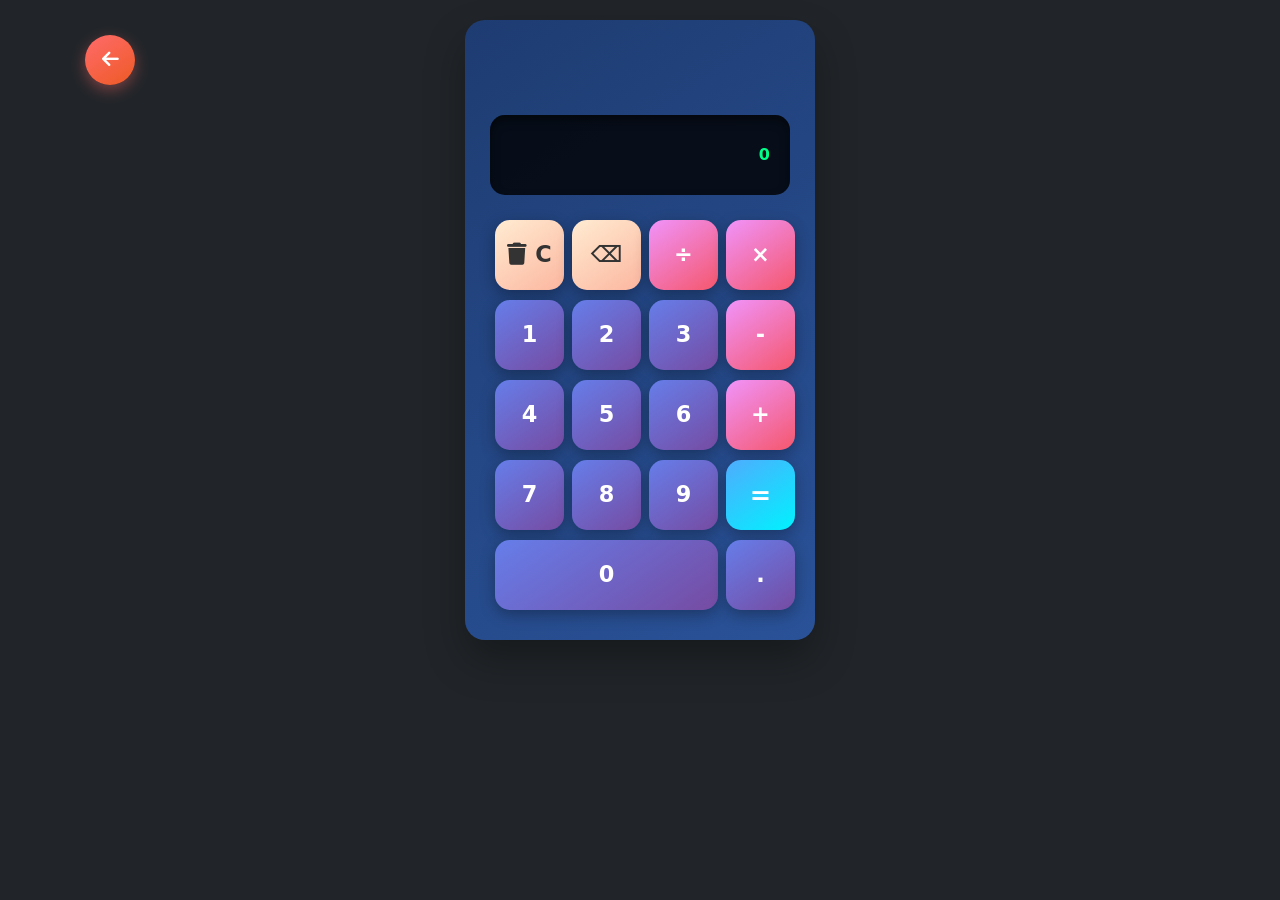
==== calculadora.html @ 548c6df9 "Incluir menu hamburguesa con calculadora y caledario" ====
<!DOCTYPE html>
<html lang="es">
<head>
    <meta charset="UTF-8">
    <meta name="viewport" content="width=device-width, initial-scale=1.0">
    <link href="https://cdn.jsdelivr.net/npm/bootstrap@5.3.0/dist/css/bootstrap.min.css" rel="stylesheet">
    <link href="https://cdnjs.cloudflare.com/ajax/libs/font-awesome/6.4.0/css/all.min.css" rel="stylesheet">
    <title>Calculadora Pro</title>
    <style>
        /* ESTILOS GENERALES DE LA CALCULADORA */
        .calculator { 
            max-width: 350px; 
            margin: 20px auto; 
            background: linear-gradient(145deg, #1e3c72, #2a5298);
            border-radius: 20px;
            padding: 25px;
            box-shadow: 0 20px 40px rgba(0,0,0,0.3);
        }

        /* BOTÓN DE REGRESO - HEADER */
        .header-btn {
            position: absolute;
            top: 15px;
            left: 15px;
            background: linear-gradient(145deg, #ff6b6b, #ee5a24);
            border: none;
            border-radius: 50%;
            width: 50px;
            height: 50px;
            color: white;
            font-size: 1.2rem;
            box-shadow: 0 5px 15px rgba(255,107,107,0.4);
            transition: all 0.3s;
            z-index: 10;
        }
        .header-btn:hover {
            transform: scale(1.1) translateY(-2px);
            box-shadow: 0 8px 25px rgba(255,107,107,0.6);
        }

        /* DISPLAY RESPONSIVE */
        .display { 
            background: rgba(0,0,0,0.8); 
            color: #00ff88; 
            font-weight: bold;
            border-radius: 15px;
            padding: 20px;
            text-align: right;
            margin-bottom: 20px;
            min-height: 80px;
            display: flex;
            align-items: center;
            justify-content: flex-end;
            box-shadow: inset 0 5px 10px rgba(0,0,0,0.5);
            overflow: hidden;
            transition: font-size 0.3s ease;
            margin-top: 70px; /* Espacio para botón regreso */
        }

        /* ESTILOS DE BOTONES */
        .btn-calc {
            height: 70px;
            border-radius: 15px;
            font-size: 1.4rem;
            font-weight: bold;
            border: none;
            margin: 5px;
            transition: all 0.2s;
            box-shadow: 0 5px 15px rgba(0,0,0,0.3);
        }
        .btn-calc:hover { transform: translateY(-2px); box-shadow: 0 8px 20px rgba(0,0,0,0.4); }
        .btn-number { background: linear-gradient(145deg, #667eea, #764ba2); color: white; }
        .btn-operator { background: linear-gradient(145deg, #f093fb, #f5576c); color: white; }
        .btn-clear { background: linear-gradient(145deg, #ffecd2, #fcb69f); color: #333; }
        .btn-equals { background: linear-gradient(145deg, #4facfe, #00f2fe); color: white; font-size: 1.6rem; }
    </style>
</head>
<body class="bg-dark">
    <div class="container position-relative">
        <!-- BOTÓN DE REGRESO A LA APP PRINCIPAL -->
        <button class="header-btn" onclick="goBackToApp()" title="Regresar a Conversor">
            <i class="fas fa-arrow-left"></i>
        </button>

        <div class="calculator">
            <!-- DISPLAY RESPONSIVE -->
            <div class="display" id="display">0</div>
            
            <!-- FILA 1: C, ⌫, ÷, × -->
            <div class="row g-2">
                <div class="col-3">
                    <button class="btn btn-calc btn-clear w-100" onclick="clearDisplay()">
                        <i class="fas fa-trash"></i> C
                    </button>
                </div>
                <div class="col-3">
                    <button class="btn btn-calc btn-clear w-100" onclick="deleteLast()">⌫</button>
                </div>
                <div class="col-3">
                    <button class="btn btn-calc btn-operator w-100" onclick="appendToDisplay('/')">÷</button>
                </div>
                <div class="col-3">
                    <button class="btn btn-calc btn-operator w-100" onclick="appendToDisplay('*')">×</button>
                </div>
            </div>

            <!-- FILA 2: 1, 2, 3, - -->
            <div class="row g-2">
                <div class="col-3">
                    <button class="btn btn-calc btn-number w-100" onclick="appendToDisplay('1')">1</button>
                </div>
                <div class="col-3">
                    <button class="btn btn-calc btn-number w-100" onclick="appendToDisplay('2')">2</button>
                </div>
                <div class="col-3">
                    <button class="btn btn-calc btn-number w-100" onclick="appendToDisplay('3')">3</button>
                </div>
                <div class="col-3">
                    <button class="btn btn-calc btn-operator w-100" onclick="appendToDisplay('-')">-</button>
                </div>
            </div>

            <!-- FILA 3: 4, 5, 6, + -->
            <div class="row g-2">
                <div class="col-3">
                    <button class="btn btn-calc btn-number w-100" onclick="appendToDisplay('4')">4</button>
                </div>
                <div class="col-3">
                    <button class="btn btn-calc btn-number w-100" onclick="appendToDisplay('5')">5</button>
                </div>
                <div class="col-3">
                    <button class="btn btn-calc btn-number w-100" onclick="appendToDisplay('6')">6</button>
                </div>
                <div class="col-3">
                    <button class="btn btn-calc btn-operator w-100" onclick="appendToDisplay('+')">+</button>
                </div>
            </div>

            <!-- FILA 4: 7, 8, 9, = -->
            <div class="row g-2">
                <div class="col-3">
                    <button class="btn btn-calc btn-number w-100" onclick="appendToDisplay('7')">7</button>
                </div>
                <div class="col-3">
                    <button class="btn btn-calc btn-number w-100" onclick="appendToDisplay('8')">8</button>
                </div>
                <div class="col-3">
                    <button class="btn btn-calc btn-number w-100" onclick="appendToDisplay('9')">9</button>
                </div>
                <div class="col-3">
                    <button class="btn btn-calc btn-equals w-100" onclick="calculate()">=</button>
                </div>
            </div>

            <!-- FILA 5: 0, . -->
            <div class="row g-2">
                <div class="col-9">
                    <button class="btn btn-calc btn-number w-100" onclick="appendToDisplay('0')" style="height:70px;">0</button>
                </div>
                <div class="col-3">
                    <button class="btn btn-calc btn-number w-100" onclick="appendToDisplay('.')">.</button>
                </div>
            </div>
        </div>
    </div>

    <script>
        // VARIABLES GLOBALES
        let display = document.getElementById('display');
        let currentInput = '0';

        // FUNCIÓN: REGRESA A LA APLICACIÓN PRINCIPAL
        function goBackToApp() {
            // Opción 1: Cierra la ventana (si se abrió con target="_blank")
            if (window.opener) {
                window.close();
            } else {
                // Opción 2: Regresa a página anterior
                window.history.back();
            }
        }

        // FUNCIÓN: Agrega números/operadores al display
        function appendToDisplay(value) {
            if (currentInput === '0' && !['+', '-', '*', '/', '÷'].includes(value)) {
                currentInput = value;
            } else {
                currentInput += value;
            }
            updateDisplay();
        }

        // FUNCIÓN: Limpia todo el display
        function clearDisplay() {
            currentInput = '0';
            updateDisplay();
        }

        // FUNCIÓN: Borra último carácter
        function deleteLast() {
            currentInput = currentInput.slice(0, -1) || '0';
            updateDisplay();
        }

        // FUNCIÓN: Realiza el cálculo
        function calculate() {
            try {
                let expression = currentInput.replace('×', '*').replace('÷', '/');
                let result = eval(expression);
                result = Math.round(result * 100000000) / 100000000;
                currentInput = result.toString();
                updateDisplay();
            } catch (error) {
                display.textContent = 'Error';
                currentInput = '0';
                setTimeout(clearDisplay, 1500);
            }
        }

        // FUNCIÓN: ACTUALIZA DISPLAY CON RESPONSIVE AUTOMÁTICO
        function updateDisplay() {
            display.textContent = currentInput;
            const textLength = currentInput.length;
            let fontSize = 2.5;
            
            if (textLength > 12) fontSize = 1.8;
            else if (textLength > 9) fontSize = 2.1;
            else if (textLength > 6) fontSize = 2.3;
            
            display.style.fontSize = fontSize + 'rem';
        }

        // EVENTOS DE TECLADO (INCLUYE ESCAPE PARA REGRESAR)
        document.addEventListener('keydown', function(e) {
            if (e.key >= '0' && e.key <= '9' || e.key === '.') {
                appendToDisplay(e.key);
            }
            else if (e.key === '+' || e.key === '-') {
                appendToDisplay(e.key);
            }
            else if (e.key === '*') {
                appendToDisplay('×');
            }
            else if (e.key === '/') {
                appendToDisplay('÷');
            }
            else if (e.key === 'Enter' || e.key === '=') {
                calculate();
            }
            else if (e.key === 'Escape') {
                goBackToApp(); // ESCAPE = REGRESAR
            }
            else if (e.key === 'Backspace') {
                deleteLast();
            }
        });
    </script>
</body>
</html>
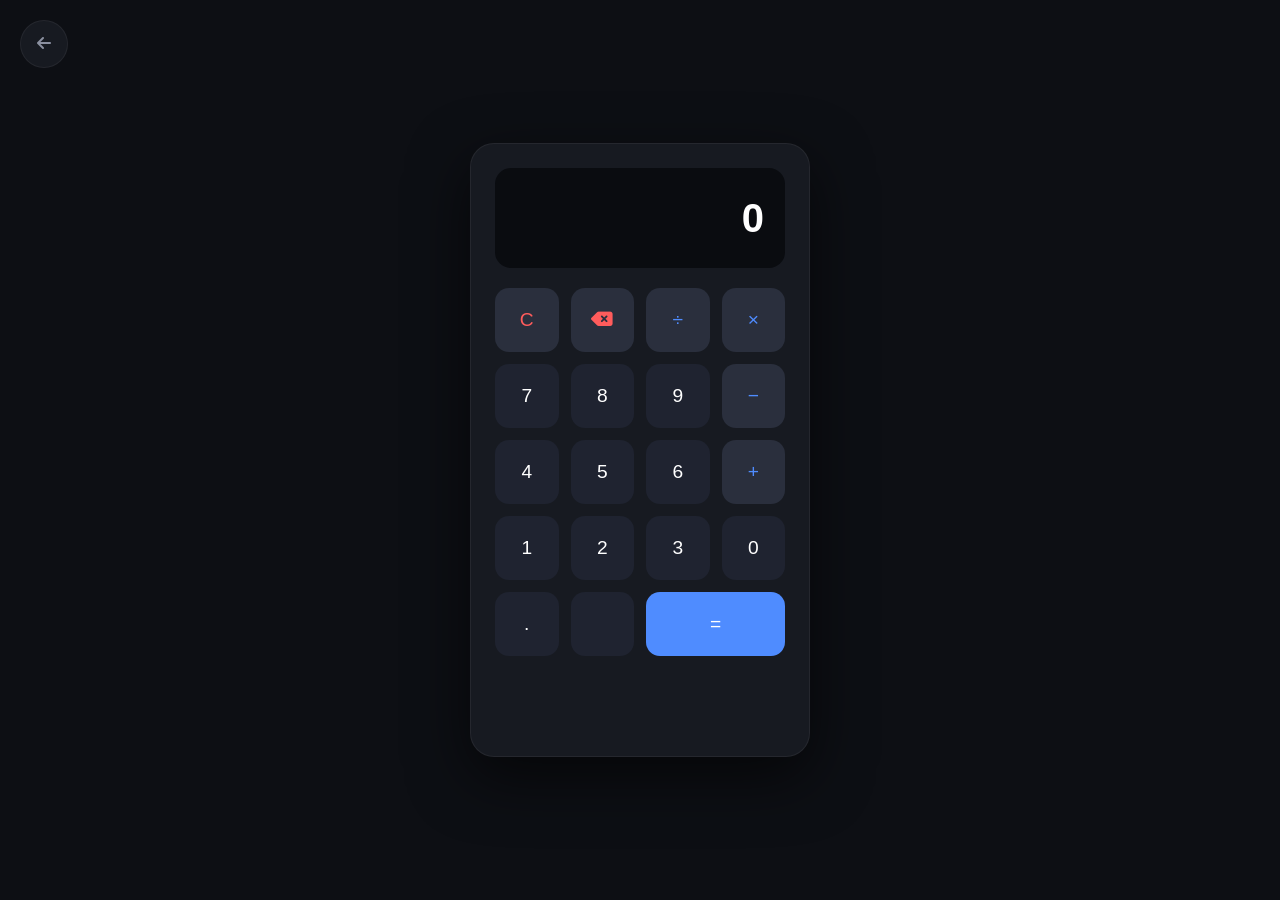
==== commit b7e2fbb1: "Mejorar calculadora" ====
--- a/calculadora.html
+++ b/calculadora.html
@@ -1,259 +1,273 @@
 <!DOCTYPE html>
 <html lang="es">
+
 <head>
     <meta charset="UTF-8">
     <meta name="viewport" content="width=device-width, initial-scale=1.0">
-    <link href="https://cdn.jsdelivr.net/npm/bootstrap@5.3.0/dist/css/bootstrap.min.css" rel="stylesheet">
-    <link href="https://cdnjs.cloudflare.com/ajax/libs/font-awesome/6.4.0/css/all.min.css" rel="stylesheet">
-    <title>Calculadora Pro</title>
+
+    <link href="https://cdn.jsdelivr.net/npm/bootstrap@5.3.3/dist/css/bootstrap.min.css" rel="stylesheet">
+    <link href="https://cdnjs.cloudflare.com/ajax/libs/font-awesome/6.5.1/css/all.min.css" rel="stylesheet">
+
+    <title>Calculator PRO</title>
+
     <style>
-        /* ESTILOS GENERALES DE LA CALCULADORA */
-        .calculator { 
-            max-width: 350px; 
-            margin: 20px auto; 
-            background: linear-gradient(145deg, #1e3c72, #2a5298);
-            border-radius: 20px;
-            padding: 25px;
-            box-shadow: 0 20px 40px rgba(0,0,0,0.3);
-        }
-
-        /* BOTÓN DE REGRESO - HEADER */
-        .header-btn {
-            position: absolute;
-            top: 15px;
-            left: 15px;
-            background: linear-gradient(145deg, #ff6b6b, #ee5a24);
-            border: none;
-            border-radius: 50%;
-            width: 50px;
-            height: 50px;
-            color: white;
-            font-size: 1.2rem;
-            box-shadow: 0 5px 15px rgba(255,107,107,0.4);
-            transition: all 0.3s;
-            z-index: 10;
-        }
-        .header-btn:hover {
-            transform: scale(1.1) translateY(-2px);
-            box-shadow: 0 8px 25px rgba(255,107,107,0.6);
-        }
-
-        /* DISPLAY RESPONSIVE */
-        .display { 
-            background: rgba(0,0,0,0.8); 
-            color: #00ff88; 
-            font-weight: bold;
-            border-radius: 15px;
+        :root {
+            --bg: #0d0f14;
+            --card: #171a21;
+            --text: #ffffff;
+            --muted: #8b90a0;
+            --accent: #4f8cff;
+            --danger: #ff5c5c;
+            --border: rgba(255, 255, 255, 0.06);
+        }
+
+        /* Base */
+        body {
+            background: var(--bg);
+            font-family: -apple-system, BlinkMacSystemFont, "Segoe UI", sans-serif;
+            color: var(--text);
+        }
+
+        /* Layout */
+        .app {
+            min-height: 100vh;
+            display: flex;
+            align-items: center;
+            justify-content: center;
+        }
+
+        /* Calculator */
+        .calculator {
+            width: 100%;
+            max-width: 340px;
+            background: var(--card);
+            border-radius: 24px;
+            padding: 24px;
+            box-shadow: 0 20px 60px rgba(0, 0, 0, 0.6);
+            border: 1px solid var(--border);
+        }
+
+        /* Display */
+        .display {
+            background: #0a0c10;
+            border-radius: 16px;
             padding: 20px;
             text-align: right;
+            font-size: 2.5rem;
+            font-weight: 600;
             margin-bottom: 20px;
-            min-height: 80px;
-            display: flex;
-            align-items: center;
-            justify-content: flex-end;
-            box-shadow: inset 0 5px 10px rgba(0,0,0,0.5);
             overflow: hidden;
-            transition: font-size 0.3s ease;
-            margin-top: 70px; /* Espacio para botón regreso */
-        }
-
-        /* ESTILOS DE BOTONES */
+            letter-spacing: 1px;
+        }
+
+        /* Grid */
+        .grid {
+            display: grid;
+            grid-template-columns: repeat(4, 1fr);
+            gap: 12px;
+        }
+
+        /* Buttons */
         .btn-calc {
-            height: 70px;
-            border-radius: 15px;
-            font-size: 1.4rem;
-            font-weight: bold;
+            height: 64px;
+            border-radius: 14px;
             border: none;
-            margin: 5px;
-            transition: all 0.2s;
-            box-shadow: 0 5px 15px rgba(0,0,0,0.3);
-        }
-        .btn-calc:hover { transform: translateY(-2px); box-shadow: 0 8px 20px rgba(0,0,0,0.4); }
-        .btn-number { background: linear-gradient(145deg, #667eea, #764ba2); color: white; }
-        .btn-operator { background: linear-gradient(145deg, #f093fb, #f5576c); color: white; }
-        .btn-clear { background: linear-gradient(145deg, #ffecd2, #fcb69f); color: #333; }
-        .btn-equals { background: linear-gradient(145deg, #4facfe, #00f2fe); color: white; font-size: 1.6rem; }
+            font-size: 1.2rem;
+            font-weight: 500;
+            transition: all .2s ease;
+        }
+
+        /* Variants */
+        .btn-num {
+            background: #1f2330;
+            color: white;
+        }
+
+        .btn-op {
+            background: #2a2f3d;
+            color: var(--accent);
+        }
+
+        .btn-eq {
+            background: var(--accent);
+            color: white;
+            grid-column: span 2;
+        }
+
+        .btn-clear {
+            background: #2a2f3d;
+            color: var(--danger);
+        }
+
+        /* Hover */
+        .btn-calc:hover {
+            transform: translateY(-2px);
+            opacity: .9;
+        }
+
+        /* Active */
+        .btn-calc:active {
+            transform: scale(0.96);
+        }
+
+        /* Special */
+        .zero {
+            grid-column: span 2;
+        }
+
+        /* Header btn */
+        .back-btn {
+            position: fixed;
+            top: 20px;
+            left: 20px;
+            background: var(--card);
+            border: 1px solid var(--border);
+            width: 48px;
+            height: 48px;
+            border-radius: 50%;
+            color: var(--muted);
+        }
+
+        /* Responsive */
+        @media (max-width: 400px) {
+            .calculator {
+                padding: 18px;
+            }
+
+            .display {
+                font-size: 2rem;
+            }
+        }
     </style>
 </head>
-<body class="bg-dark">
-    <div class="container position-relative">
-        <!-- BOTÓN DE REGRESO A LA APP PRINCIPAL -->
-        <button class="header-btn" onclick="goBackToApp()" title="Regresar a Conversor">
-            <i class="fas fa-arrow-left"></i>
-        </button>
-
+
+<body>
+
+    <button class="back-btn" onclick="history.back()">
+        <i class="fas fa-arrow-left"></i>
+    </button>
+
+    <div class="app">
         <div class="calculator">
-            <!-- DISPLAY RESPONSIVE -->
-            <div class="display" id="display">0</div>
-            
-            <!-- FILA 1: C, ⌫, ÷, × -->
-            <div class="row g-2">
-                <div class="col-3">
-                    <button class="btn btn-calc btn-clear w-100" onclick="clearDisplay()">
-                        <i class="fas fa-trash"></i> C
-                    </button>
-                </div>
-                <div class="col-3">
-                    <button class="btn btn-calc btn-clear w-100" onclick="deleteLast()">⌫</button>
-                </div>
-                <div class="col-3">
-                    <button class="btn btn-calc btn-operator w-100" onclick="appendToDisplay('/')">÷</button>
-                </div>
-                <div class="col-3">
-                    <button class="btn btn-calc btn-operator w-100" onclick="appendToDisplay('*')">×</button>
-                </div>
-            </div>
-
-            <!-- FILA 2: 1, 2, 3, - -->
-            <div class="row g-2">
-                <div class="col-3">
-                    <button class="btn btn-calc btn-number w-100" onclick="appendToDisplay('1')">1</button>
-                </div>
-                <div class="col-3">
-                    <button class="btn btn-calc btn-number w-100" onclick="appendToDisplay('2')">2</button>
-                </div>
-                <div class="col-3">
-                    <button class="btn btn-calc btn-number w-100" onclick="appendToDisplay('3')">3</button>
-                </div>
-                <div class="col-3">
-                    <button class="btn btn-calc btn-operator w-100" onclick="appendToDisplay('-')">-</button>
-                </div>
-            </div>
-
-            <!-- FILA 3: 4, 5, 6, + -->
-            <div class="row g-2">
-                <div class="col-3">
-                    <button class="btn btn-calc btn-number w-100" onclick="appendToDisplay('4')">4</button>
-                </div>
-                <div class="col-3">
-                    <button class="btn btn-calc btn-number w-100" onclick="appendToDisplay('5')">5</button>
-                </div>
-                <div class="col-3">
-                    <button class="btn btn-calc btn-number w-100" onclick="appendToDisplay('6')">6</button>
-                </div>
-                <div class="col-3">
-                    <button class="btn btn-calc btn-operator w-100" onclick="appendToDisplay('+')">+</button>
-                </div>
-            </div>
-
-            <!-- FILA 4: 7, 8, 9, = -->
-            <div class="row g-2">
-                <div class="col-3">
-                    <button class="btn btn-calc btn-number w-100" onclick="appendToDisplay('7')">7</button>
-                </div>
-                <div class="col-3">
-                    <button class="btn btn-calc btn-number w-100" onclick="appendToDisplay('8')">8</button>
-                </div>
-                <div class="col-3">
-                    <button class="btn btn-calc btn-number w-100" onclick="appendToDisplay('9')">9</button>
-                </div>
-                <div class="col-3">
-                    <button class="btn btn-calc btn-equals w-100" onclick="calculate()">=</button>
-                </div>
-            </div>
-
-            <!-- FILA 5: 0, . -->
-            <div class="row g-2">
-                <div class="col-9">
-                    <button class="btn btn-calc btn-number w-100" onclick="appendToDisplay('0')" style="height:70px;">0</button>
-                </div>
-                <div class="col-3">
-                    <button class="btn btn-calc btn-number w-100" onclick="appendToDisplay('.')">.</button>
-                </div>
+            <div id="display" class="display">0</div>
+
+            <div class="grid">
+                <button class="btn-calc btn-clear" onclick="clearAll()">C</button>
+                <button class="btn-calc btn-clear" onclick="deleteLast()"><i class="fas fa-delete-left"></i></button>
+                <button class="btn-calc btn-op" onclick="setOperator('/')">÷</button>
+                <button class="btn-calc btn-op" onclick="setOperator('*')">×</button>
+
+                <button class="btn-calc btn-num" onclick="inputNumber('7')">7</button>
+                <button class="btn-calc btn-num" onclick="inputNumber('8')">8</button>
+                <button class="btn-calc btn-num" onclick="inputNumber('9')">9</button>
+                <button class="btn-calc btn-op" onclick="setOperator('-')">−</button>
+
+                <button class="btn-calc btn-num" onclick="inputNumber('4')">4</button>
+                <button class="btn-calc btn-num" onclick="inputNumber('5')">5</button>
+                <button class="btn-calc btn-num" onclick="inputNumber('6')">6</button>
+                <button class="btn-calc btn-op" onclick="setOperator('+')">+</button>
+
+                <button class="btn-calc btn-num" onclick="inputNumber('1')">1</button>
+                <button class="btn-calc btn-num" onclick="inputNumber('2')">2</button>
+                <button class="btn-calc btn-num" onclick="inputNumber('3')">3</button>
+                <button class="btn-calc btn-num" onclick="inputNumber('0')">0</button>
+                <button class="btn-calc btn-num" onclick="inputDecimal()">.</button>
+                <button class="btn-calc btn-num" onclick="inputDecimal()"></button>
+                
+                <button class="btn-calc btn-eq" onclick="calculate()">=</button>
+                
+
+                <button class="btn-calc btn-num invisible"></button>
+                <button class="btn-calc btn-num invisible"></button>
             </div>
         </div>
     </div>
 
     <script>
-        // VARIABLES GLOBALES
-        let display = document.getElementById('display');
-        let currentInput = '0';
-
-        // FUNCIÓN: REGRESA A LA APLICACIÓN PRINCIPAL
-        function goBackToApp() {
-            // Opción 1: Cierra la ventana (si se abrió con target="_blank")
-            if (window.opener) {
-                window.close();
-            } else {
-                // Opción 2: Regresa a página anterior
-                window.history.back();
-            }
-        }
-
-        // FUNCIÓN: Agrega números/operadores al display
-        function appendToDisplay(value) {
-            if (currentInput === '0' && !['+', '-', '*', '/', '÷'].includes(value)) {
-                currentInput = value;
-            } else {
-                currentInput += value;
-            }
-            updateDisplay();
-        }
-
-        // FUNCIÓN: Limpia todo el display
-        function clearDisplay() {
-            currentInput = '0';
-            updateDisplay();
-        }
-
-        // FUNCIÓN: Borra último carácter
-        function deleteLast() {
-            currentInput = currentInput.slice(0, -1) || '0';
-            updateDisplay();
-        }
-
-        // FUNCIÓN: Realiza el cálculo
-        function calculate() {
-            try {
-                let expression = currentInput.replace('×', '*').replace('÷', '/');
-                let result = eval(expression);
-                result = Math.round(result * 100000000) / 100000000;
-                currentInput = result.toString();
-                updateDisplay();
-            } catch (error) {
-                display.textContent = 'Error';
-                currentInput = '0';
-                setTimeout(clearDisplay, 1500);
-            }
-        }
-
-        // FUNCIÓN: ACTUALIZA DISPLAY CON RESPONSIVE AUTOMÁTICO
-        function updateDisplay() {
-            display.textContent = currentInput;
-            const textLength = currentInput.length;
-            let fontSize = 2.5;
-            
-            if (textLength > 12) fontSize = 1.8;
-            else if (textLength > 9) fontSize = 2.1;
-            else if (textLength > 6) fontSize = 2.3;
-            
-            display.style.fontSize = fontSize + 'rem';
-        }
-
-        // EVENTOS DE TECLADO (INCLUYE ESCAPE PARA REGRESAR)
-        document.addEventListener('keydown', function(e) {
-            if (e.key >= '0' && e.key <= '9' || e.key === '.') {
-                appendToDisplay(e.key);
-            }
-            else if (e.key === '+' || e.key === '-') {
-                appendToDisplay(e.key);
-            }
-            else if (e.key === '*') {
-                appendToDisplay('×');
-            }
-            else if (e.key === '/') {
-                appendToDisplay('÷');
-            }
-            else if (e.key === 'Enter' || e.key === '=') {
-                calculate();
-            }
-            else if (e.key === 'Escape') {
-                goBackToApp(); // ESCAPE = REGRESAR
-            }
-            else if (e.key === 'Backspace') {
-                deleteLast();
-            }
-        });
+        class Calculator {
+            constructor() {
+                this.display = document.getElementById('display');
+                this.current = '0';
+                this.prev = null;
+                this.operator = null;
+                this.waiting = false;
+                this.update();
+            }
+
+            inputNumber(n) {
+                if (this.waiting) {
+                    this.current = n;
+                    this.waiting = false;
+                } else {
+                    this.current = this.current === '0' ? n : this.current + n;
+                }
+                this.update();
+            }
+
+            inputDecimal() {
+                if (!this.current.includes('.')) {
+                    this.current += '.';
+                }
+                this.update();
+            }
+
+            setOperator(op) {
+                const value = parseFloat(this.current);
+
+                if (this.prev === null) {
+                    this.prev = value;
+                } else if (this.operator) {
+                    this.prev = this.calc(this.prev, value, this.operator);
+                }
+
+                this.operator = op;
+                this.waiting = true;
+                this.update();
+            }
+
+            calc(a, b, op) {
+                if (op === '+') return a + b;
+                if (op === '-') return a - b;
+                if (op === '*') return a * b;
+                if (op === '/') return b === 0 ? 0 : a / b;
+            }
+
+            calculate() {
+                if (this.operator) {
+                    this.current = this.calc(this.prev, parseFloat(this.current), this.operator).toString();
+                    this.prev = null;
+                    this.operator = null;
+                }
+                this.update();
+            }
+
+            clearAll() {
+                this.current = '0';
+                this.prev = null;
+                this.operator = null;
+                this.update();
+            }
+
+            deleteLast() {
+                this.current = this.current.length > 1 ? this.current.slice(0, -1) : '0';
+                this.update();
+            }
+
+            update() {
+                this.display.textContent = this.current;
+            }
+        }
+
+        const calc = new Calculator();
+
+        window.inputNumber = n => calc.inputNumber(n);
+        window.inputDecimal = () => calc.inputDecimal();
+        window.setOperator = o => calc.setOperator(o);
+        window.calculate = () => calc.calculate();
+        window.clearAll = () => calc.clearAll();
+        window.deleteLast = () => calc.deleteLast();
     </script>
+
 </body>
+
 </html>
